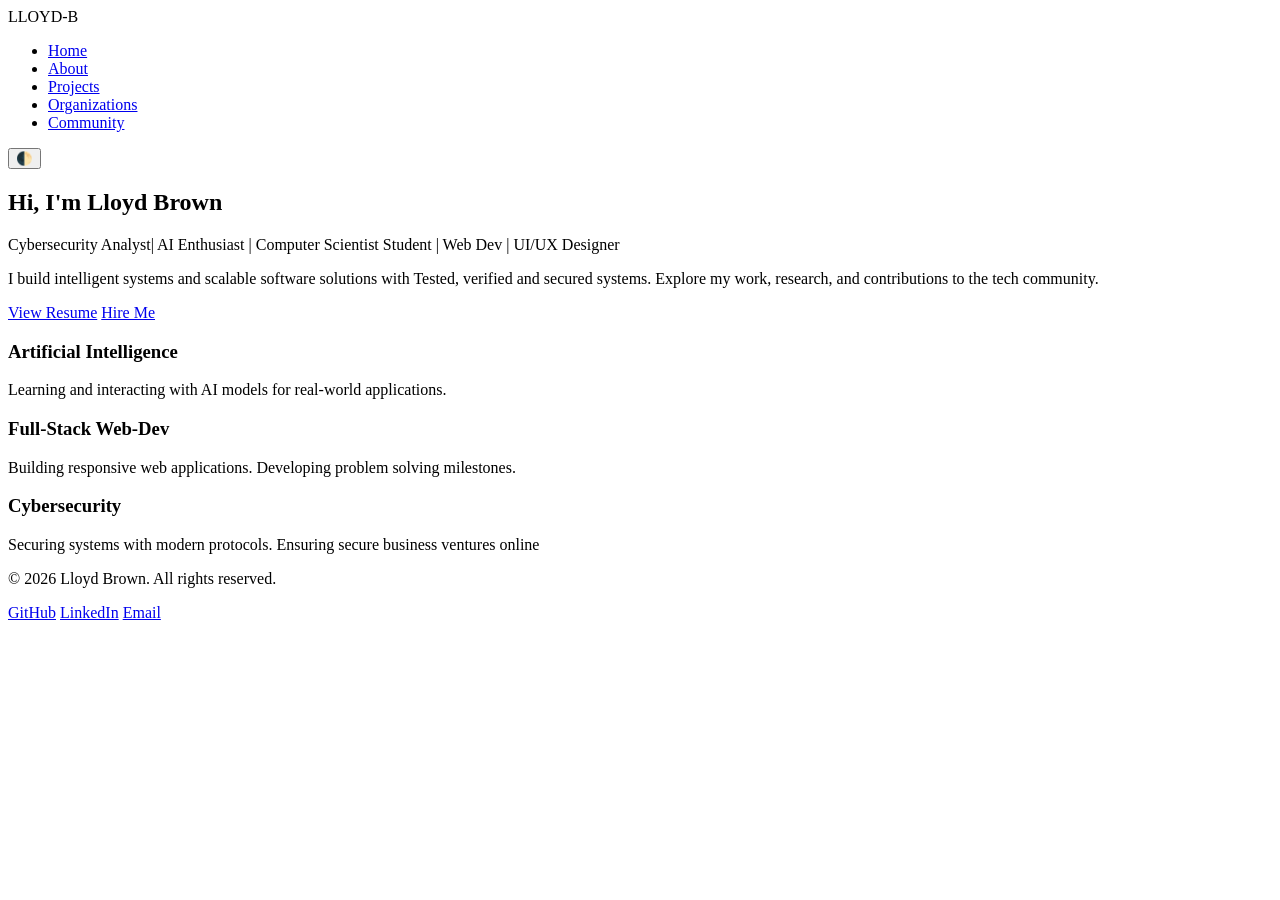
==== index.html @ 7937498c "Update index.html" ====
<!DOCTYPE html>
<html lang="en">
<head>
    <meta charset="UTF-8">
    <meta name="viewport" content="width=device-width, initial-scale=1.0">
    <title>Lloyd Brown | Cybersecurity Expert</title>
    <link rel="stylesheet" href="styles.css">
    <link href="https://fonts.googleapis.com/css2?family=Fira+Code:wght@400;700&family=Inter:wght@400;600&display=swap" rel="stylesheet">
</head>
<body>
    <!-- Navigation Bar -->
    <header class="header">
        <nav class="navbar">
            <div class="logo">LLOYD-B</div>
            <ul class="nav-links">
                <li><a href="index.html" class="active">Home</a></li>
                <li><a href="about.html">About</a></li>
                <li><a href="projects.html">Projects</a></li>
                <li><a href="organizations.html">Organizations</a></li>
                <li><a href="community.html">Community</a></li>
            </ul>
            <button class="theme-toggle" id="themeToggle">🌓</button>
        </nav>
    </header>

    <!-- Hero Section -->
    <main>
        <section class="hero">
            <h1 class="hero-title">Hi, I'm <span class="highlight">Lloyd Brown</span></h1>
            <p class="hero-subtitle">Cybersecurity Analyst| AI Enthusiast | Computer Scientist Student | Web Dev | UI/UX Designer </p>
            <p class="hero-description">
                I build intelligent systems and scalable software solutions with Tested, verified and secured systems.
                Explore my work, research, and contributions to the tech community.
            </p>
            <div class="hero-buttons">
                <a href="projects.html" class="btn-primary">View Resume</a>
                <a href="about.html" class="btn-secondary">Hire Me</a>
            </div>
        </section>

        <!-- Skills Highlights -->
        <section class="skills">
            <div class="skill-card">
                <h3>Artificial Intelligence</h3>
                <p>Learning and interacting with AI models for real-world applications.</p>
            </div>
            <div class="skill-card">
                <h3>Full-Stack Web-Dev</h3>
                <p>Building responsive web applications. Developing problem solving milestones.</p>
            </div>
            <div class="skill-card">
                <h3>Cybersecurity</h3>
                <p>Securing systems with modern protocols. Ensuring secure business ventures online</p>
            </div>
        </section>
    </main>

    <!-- Footer -->
    <footer class="footer">
        <p>&copy; 2026 Lloyd Brown. All rights reserved.</p>
        <div class="social-links">
            <a href="https://github.com/delloydb">GitHub</a>
            <a href="https://www.linkedin.com/in/lloyd-brown-00a95131b/">LinkedIn</a>
            <a href="mailto:lloydbrownjnr@example.com">Email</a>
        </div>
    </footer>

    <script src="script.js"></script>
</body>
</html>
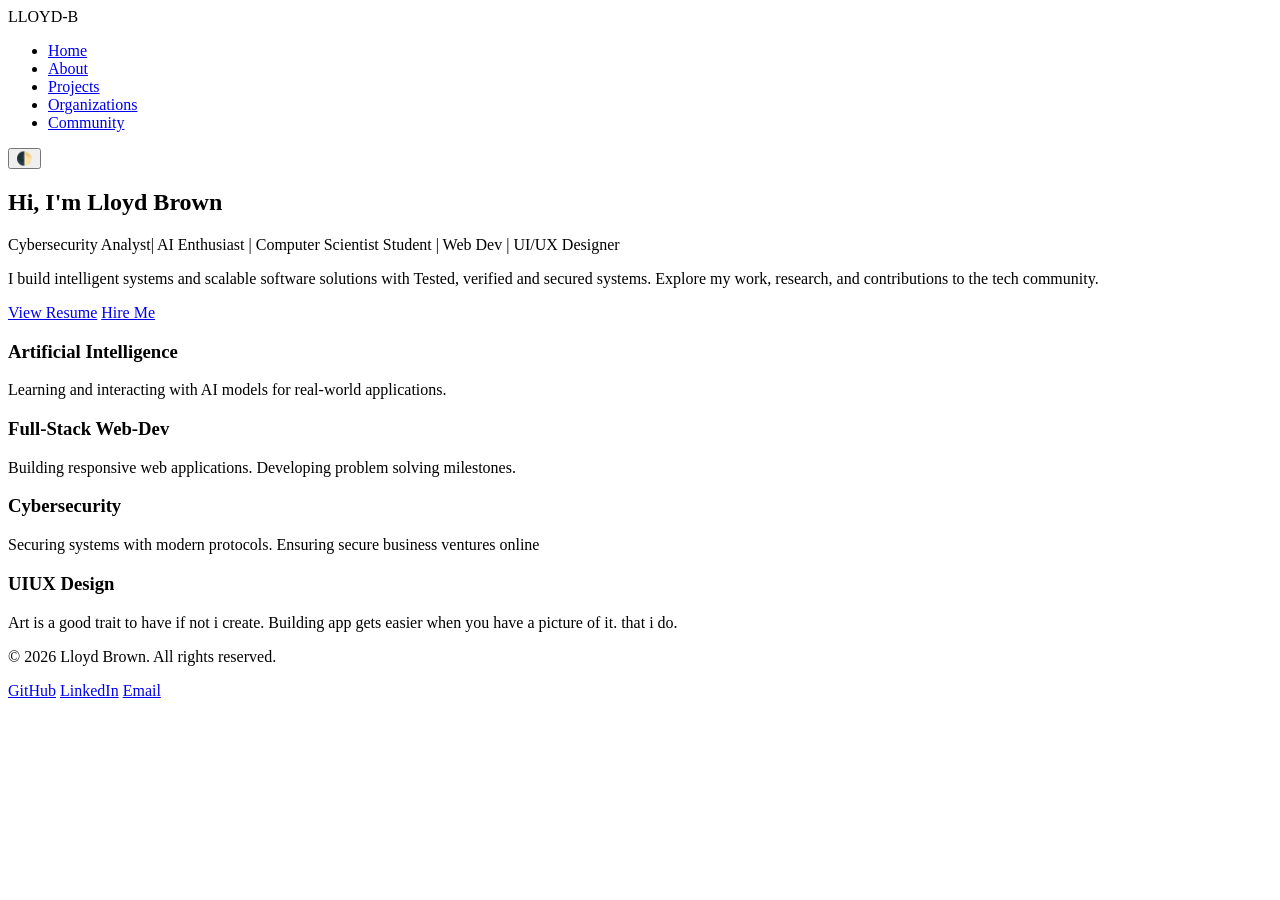
==== commit ee76b61d: "new card update" ====
--- a/index.html
+++ b/index.html
@@ -52,6 +52,10 @@
                 <h3>Cybersecurity</h3>
                 <p>Securing systems with modern protocols. Ensuring secure business ventures online</p>
             </div>
+            <div class="skill-card">
+                    <h3>UIUX Design</h3>
+                <p>Art is a good trait to have if not i create. Building app gets easier when you have a picture of it. that i do.</p>
+            </div>
         </section>
     </main>
 
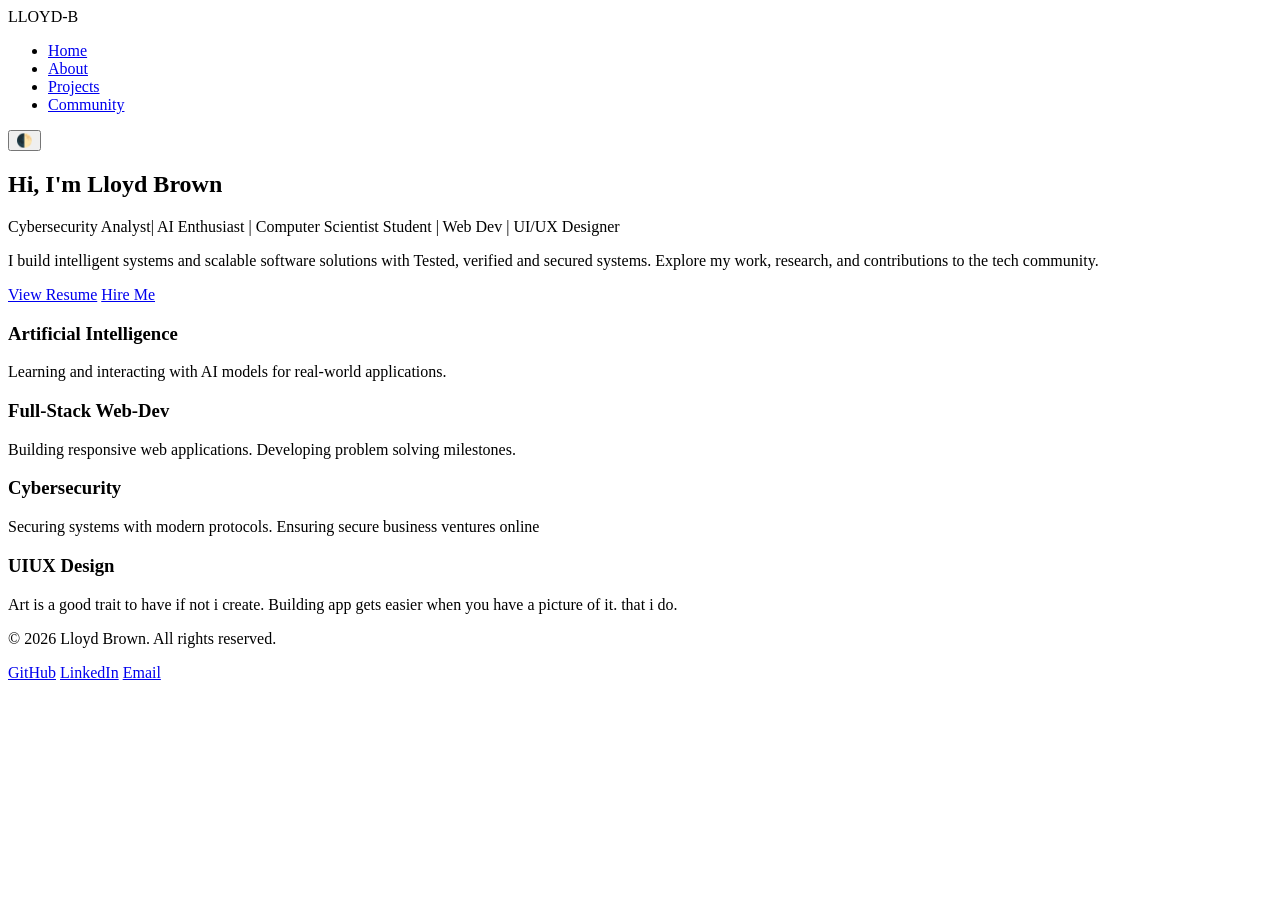
==== commit d095f908: "links update" ====
--- a/index.html
+++ b/index.html
@@ -16,7 +16,6 @@
                 <li><a href="index.html" class="active">Home</a></li>
                 <li><a href="about.html">About</a></li>
                 <li><a href="projects.html">Projects</a></li>
-                <li><a href="organizations.html">Organizations</a></li>
                 <li><a href="community.html">Community</a></li>
             </ul>
             <button class="theme-toggle" id="themeToggle">🌓</button>
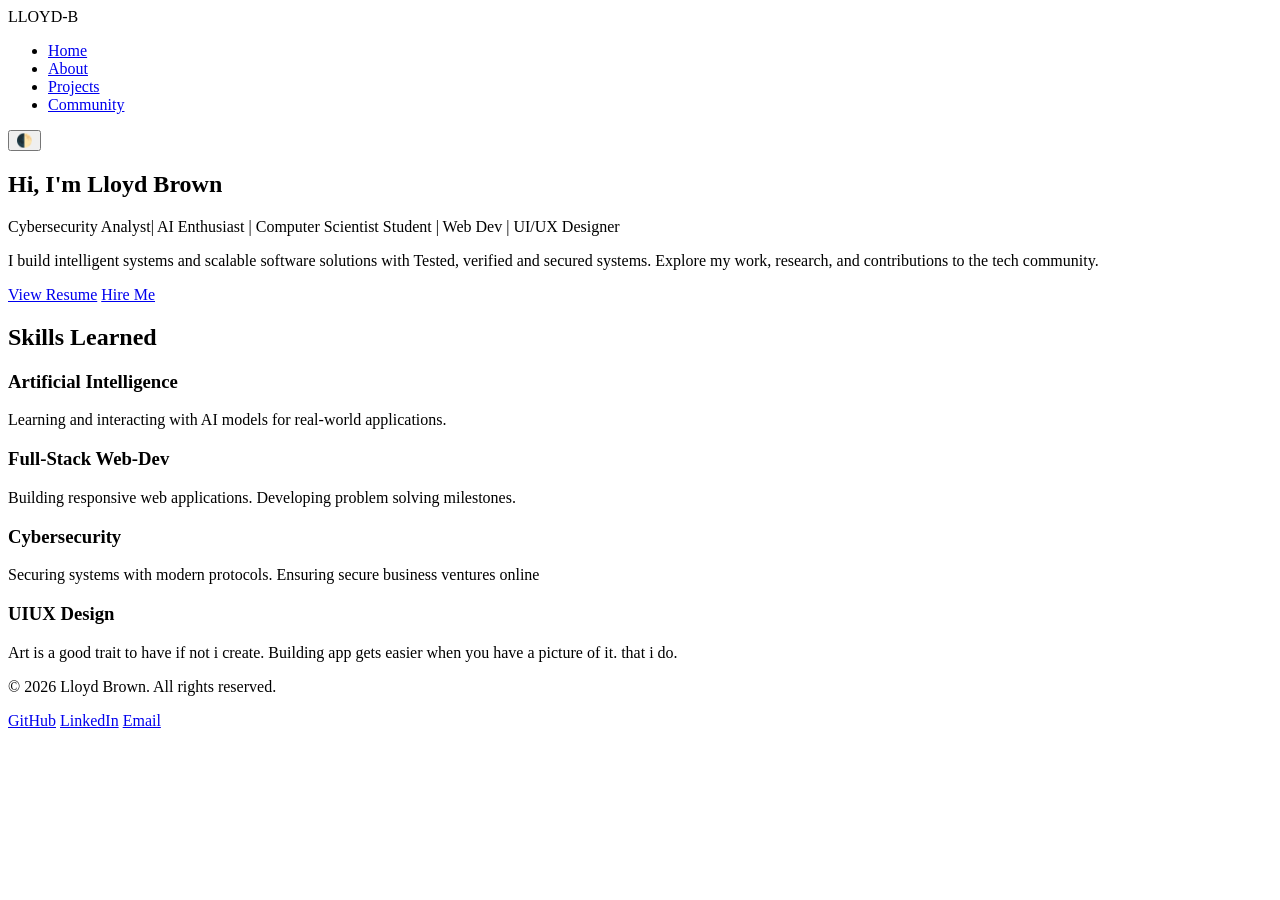
==== commit f5b92603: "text update: 2024-06-01T12:00:00Z" ====
--- a/index.html
+++ b/index.html
@@ -39,6 +39,9 @@
 
         <!-- Skills Highlights -->
         <section class="skills">
+            <div class="skills-heading">
+                <h1 class="h1">Skills <span class="highlight"> Learned</span></h1>
+            </div> 
             <div class="skill-card">
                 <h3>Artificial Intelligence</h3>
                 <p>Learning and interacting with AI models for real-world applications.</p>
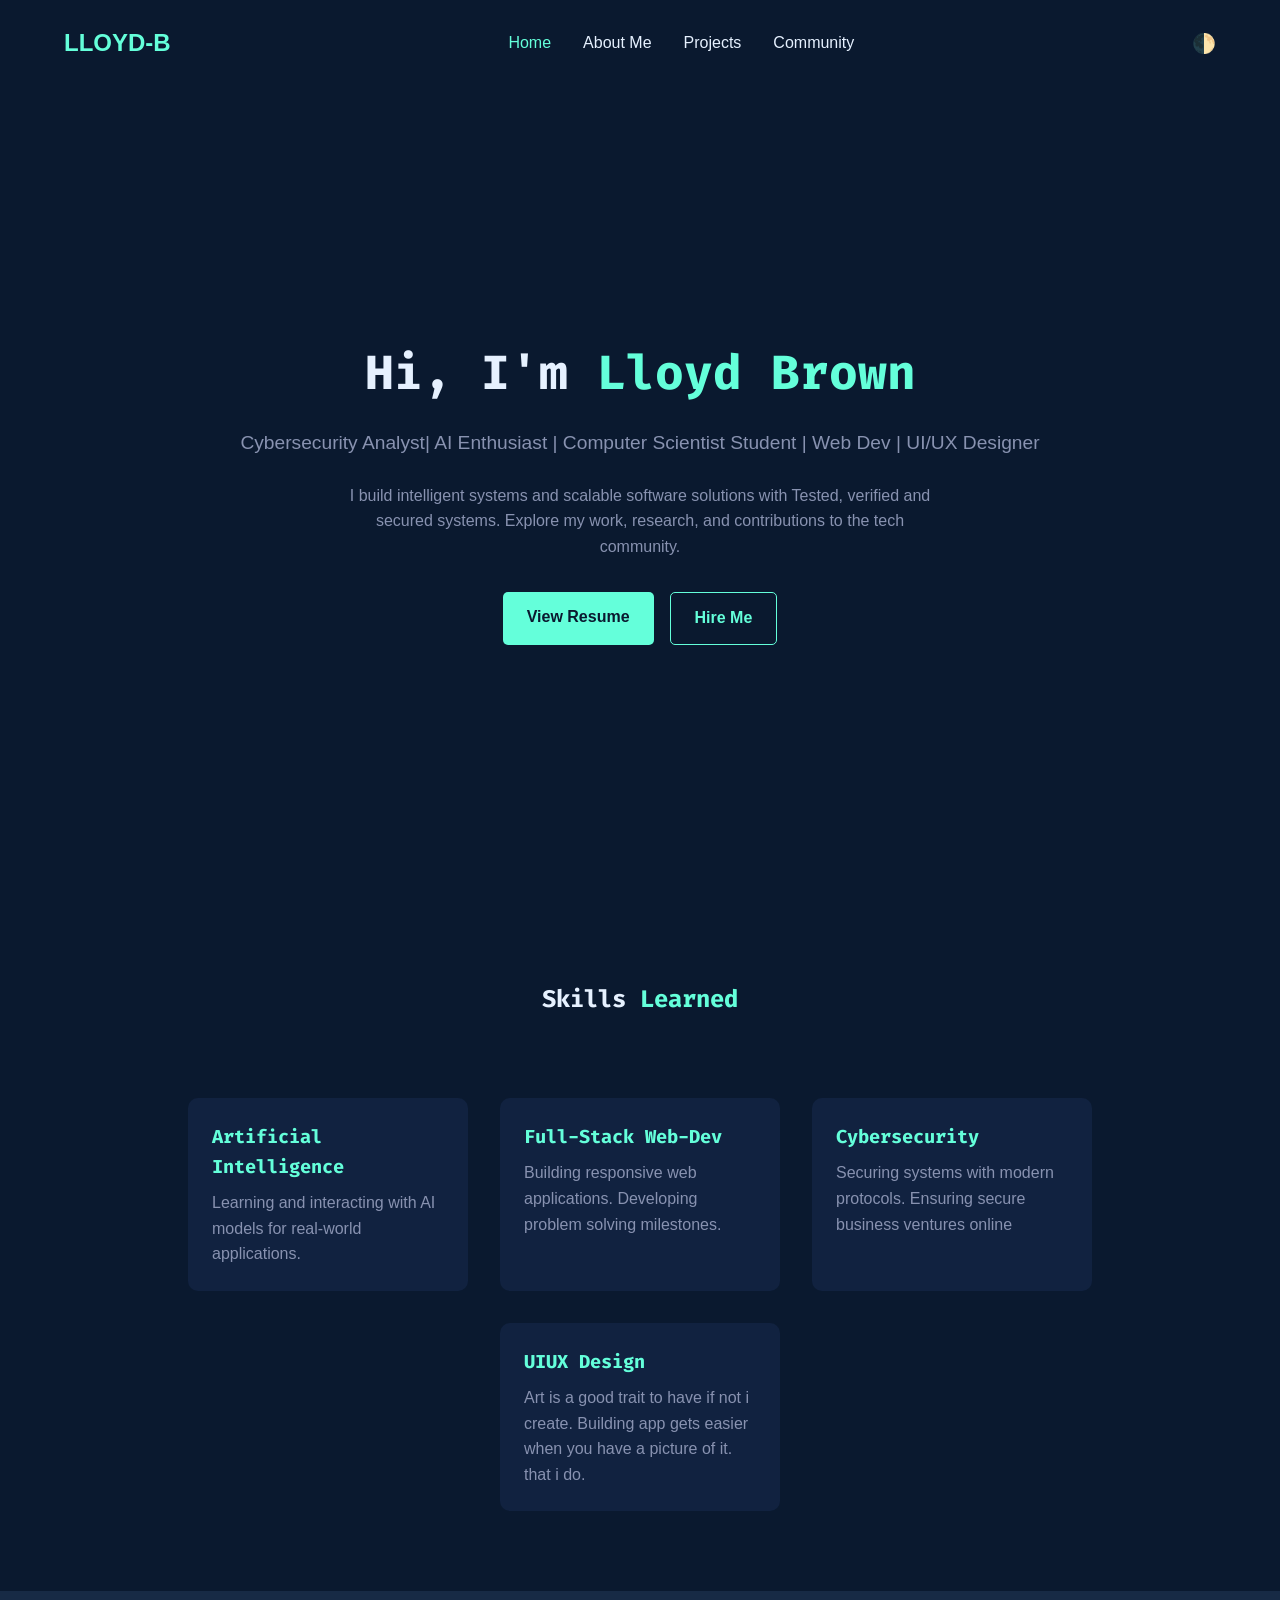
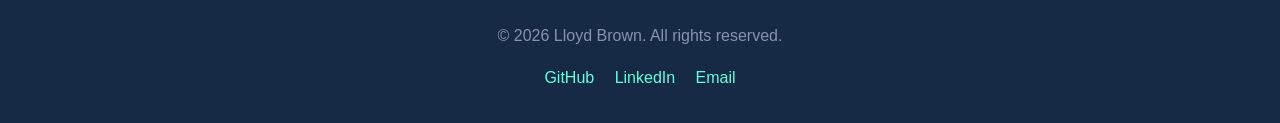
==== commit 1ac61652: "link updates" ====
--- a/index.html
+++ b/index.html
@@ -14,7 +14,7 @@
             <div class="logo">LLOYD-B</div>
             <ul class="nav-links">
                 <li><a href="index.html" class="active">Home</a></li>
-                <li><a href="about.html">About</a></li>
+                <li><a href="about.html">About Me</a></li>
                 <li><a href="projects.html">Projects</a></li>
                 <li><a href="community.html">Community</a></li>
             </ul>
@@ -39,7 +39,7 @@
 
         <!-- Skills Highlights -->
         <section class="skills">
-            <div class="skills-heading">
+            <div class="skill-heading">
                 <h1 class="h1">Skills <span class="highlight"> Learned</span></h1>
             </div> 
             <div class="skill-card">
--- a/styles.css
+++ b/styles.css
@@ -0,0 +1,227 @@
+/* ===== Base Styles ===== */
+:root {
+    --primary-bg: #0a192f;
+    --secondary-bg: #172a45;
+    --text-primary: #e6f1ff;
+    --text-secondary: #8892b0;
+    --accent: #64ffda;
+    --card-bg: #112240;
+    --light-shadow: rgba(2, 12, 27, 0.7);
+}
+
+/* Light Mode Variables (Toggleable via JS) */
+[data-theme="light"] {
+    --primary-bg: #f8f9fa;
+    --secondary-bg: #e9ecef;
+    --text-primary: #212529;
+    --text-secondary: #495057;
+    --accent: #0077b6;
+    --card-bg: #ffffff;
+    --light-shadow: rgba(0, 0, 0, 0.1);
+}
+
+* {
+    margin: 0;
+    padding: 0;
+    box-sizing: border-box;
+}
+
+body {
+    font-family: 'Inter', sans-serif;
+    background-color: var(--primary-bg);
+    color: var(--text-primary);
+    line-height: 1.6;
+    transition: background 0.3s ease;
+}
+
+/* ===== Typography ===== */
+h1, h2, h3 {
+    font-family: 'Fira Code', monospace;
+}
+
+.highlight {
+    color: var(--accent);
+}
+
+/* ===== Navigation ===== */
+.header {
+    padding: 1.5rem 5%;
+    position: fixed;
+    width: 100%;
+    background-color: var(--primary-bg);
+    z-index: 1000;
+}
+
+.navbar {
+    display: flex;
+    justify-content: space-between;
+    align-items: center;
+}
+
+.logo {
+    font-weight: 700;
+    font-size: 1.5rem;
+    color: var(--accent);
+}
+
+.nav-links {
+    display: flex;
+    gap: 2rem;
+    list-style: none;
+}
+
+.nav-links a {
+    color: var(--text-primary);
+    text-decoration: none;
+    transition: color 0.3s;
+}
+
+.nav-links a:hover, .nav-links .active {
+    color: var(--accent);
+}
+
+.theme-toggle {
+    background: none;
+    border: none;
+    color: var(--text-primary);
+    font-size: 1.2rem;
+    cursor: pointer;
+}
+
+/* ===== Hero Section ===== */
+.hero {
+    min-height: 100vh;
+    display: flex;
+    flex-direction: column;
+    justify-content: center;
+    align-items: center;
+    text-align: center;
+    padding: 0 5%;
+    padding-top: 80px;
+}
+
+.hero-title {
+    font-size: 3rem;
+    margin-bottom: 1rem;
+}
+
+.hero-subtitle {
+    color: var(--text-secondary);
+    margin-bottom: 1.5rem;
+    font-size: 1.2rem;
+}
+
+.hero-description {
+    max-width: 600px;
+    margin-bottom: 2rem;
+    color: var(--text-secondary);
+}
+
+.hero-buttons {
+    display: flex;
+    gap: 1rem;
+}
+
+.btn-primary, .btn-secondary {
+    padding: 0.8rem 1.5rem;
+    border-radius: 5px;
+    text-decoration: none;
+    font-weight: 600;
+    transition: all 0.3s;
+}
+
+.btn-primary {
+    background-color: var(--accent);
+    color: var(--primary-bg);
+}
+
+.btn-primary:hover {
+    transform: translateY(-3px);
+    box-shadow: 0 5px 15px rgba(100, 255, 218, 0.3);
+}
+
+.btn-secondary {
+    border: 1px solid var(--accent);
+    color: var(--accent);
+}
+
+.btn-secondary:hover {
+    background-color: rgba(100, 255, 218, 0.1);
+}
+
+/* ===== Skills Section ===== */
+.skills {
+    display: flex;
+    justify-content: center;
+    gap: 2rem;
+    padding: 5rem 5%;
+    flex-wrap: wrap;
+}
+
+.skill-heading {
+    width: 100%;
+    text-align: center;
+    margin-bottom: 3rem;
+}
+
+.skill-card {
+    background-color: var(--card-bg);
+    padding: 1.5rem;
+    border-radius: 10px;
+    width: 280px;
+    transition: transform 0.3s, box-shadow 0.3s;
+}
+
+.skill-card:hover {
+    transform: translateY(-10px);
+    box-shadow: 0 10px 20px var(--light-shadow);
+}
+
+.skill-card h3 {
+    margin-bottom: 0.5rem;
+    color: var(--accent);
+}
+
+.skill-card p {
+    color: var(--text-secondary);
+}
+
+/* ===== Footer ===== */
+.footer {
+    text-align: center;
+    padding: 2rem;
+    background-color: var(--secondary-bg);
+    color: var(--text-secondary);
+}
+
+.social-links {
+    margin-top: 1rem;
+}
+
+.social-links a {
+    color: var(--accent);
+    margin: 0 0.5rem;
+    text-decoration: none;
+}
+
+/* ===== Responsive Design ===== */
+@media (max-width: 768px) {
+    .nav-links {
+        gap: 1rem;
+    }
+
+    .hero-title {
+        font-size: 2.2rem;
+    }
+
+    .hero-buttons {
+        flex-direction: column;
+        width: 100%;
+        max-width: 300px;
+    }
+
+    .skills {
+        flex-direction: column;
+        align-items: center;
+    }
+}
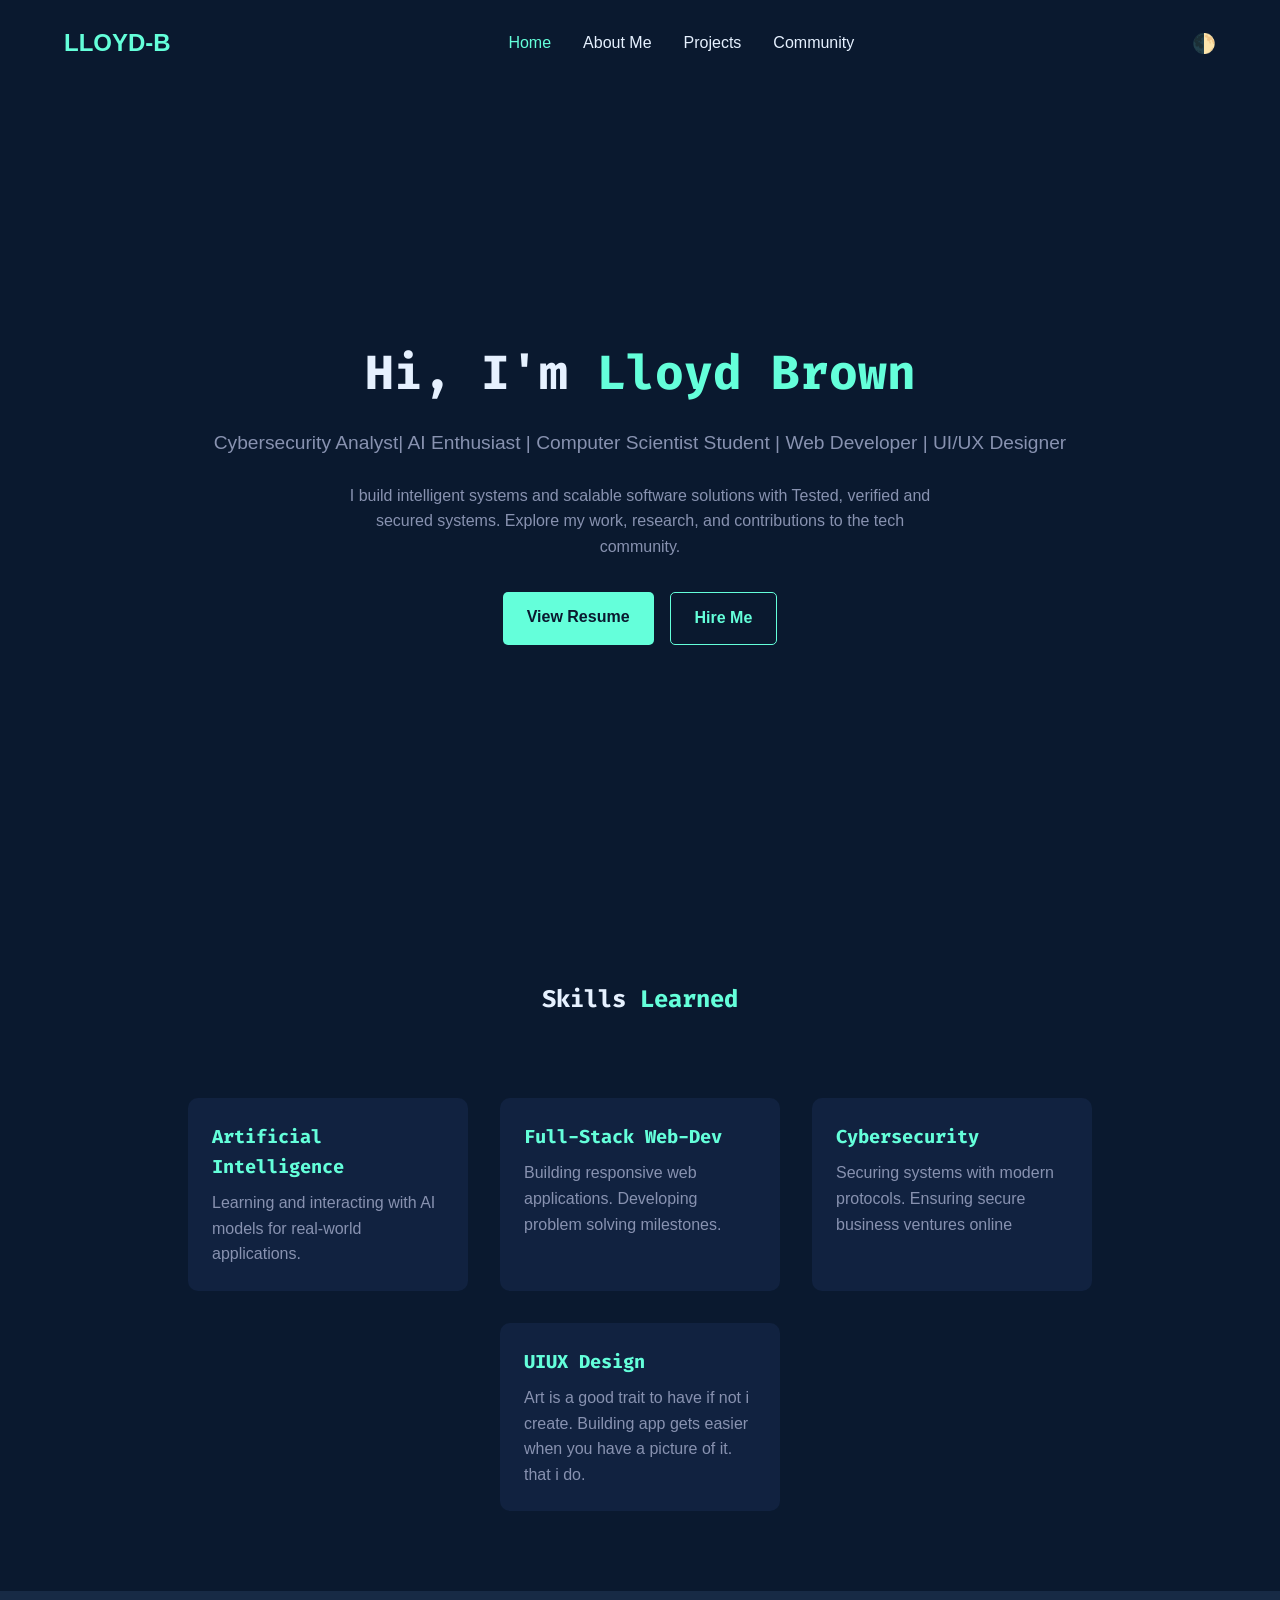
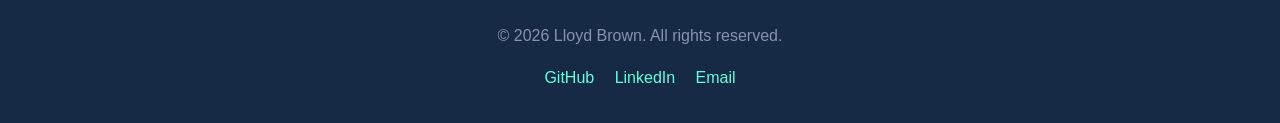
==== commit 6f59329a: "commit 1a2b3c4d5e6f7g8h9i0j" ====
--- a/index.html
+++ b/index.html
@@ -26,7 +26,7 @@
     <main>
         <section class="hero">
             <h1 class="hero-title">Hi, I'm <span class="highlight">Lloyd Brown</span></h1>
-            <p class="hero-subtitle">Cybersecurity Analyst| AI Enthusiast | Computer Scientist Student | Web Dev | UI/UX Designer </p>
+            <p class="hero-subtitle">Cybersecurity Analyst| AI Enthusiast | Computer Scientist Student | Web Developer | UI/UX Designer </p>
             <p class="hero-description">
                 I build intelligent systems and scalable software solutions with Tested, verified and secured systems.
                 Explore my work, research, and contributions to the tech community.
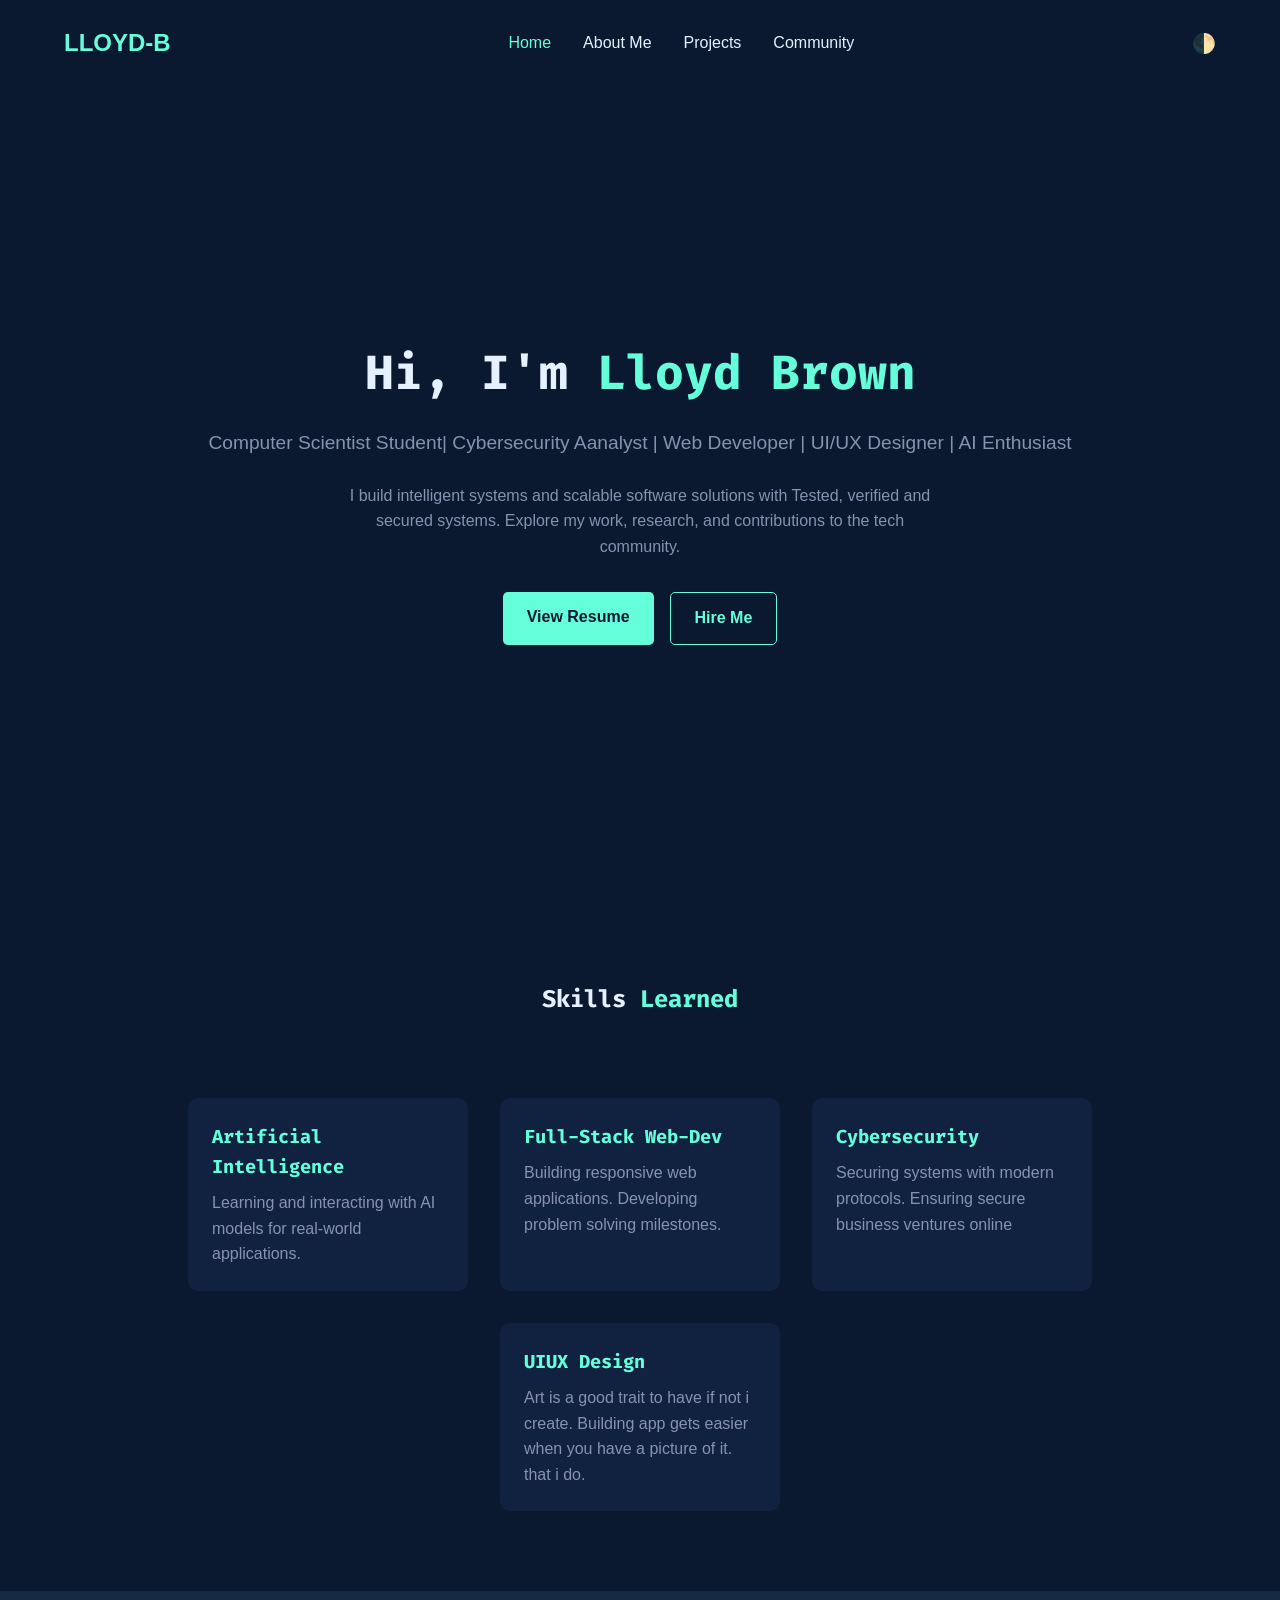
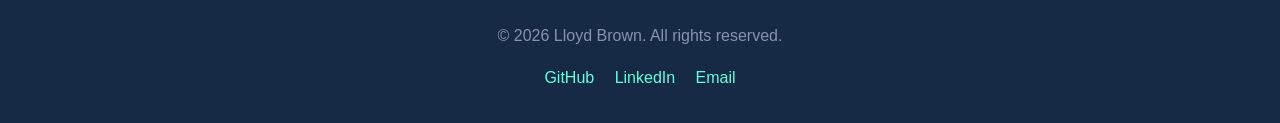
==== commit d6963e7a: "interest updates" ====
--- a/index.html
+++ b/index.html
@@ -26,7 +26,7 @@
     <main>
         <section class="hero">
             <h1 class="hero-title">Hi, I'm <span class="highlight">Lloyd Brown</span></h1>
-            <p class="hero-subtitle">Cybersecurity Analyst| AI Enthusiast | Computer Scientist Student | Web Developer | UI/UX Designer </p>
+            <p class="hero-subtitle"> Computer Scientist Student| Cybersecurity Aanalyst | Web Developer | UI/UX Designer | AI Enthusiast </p>
             <p class="hero-description">
                 I build intelligent systems and scalable software solutions with Tested, verified and secured systems.
                 Explore my work, research, and contributions to the tech community.
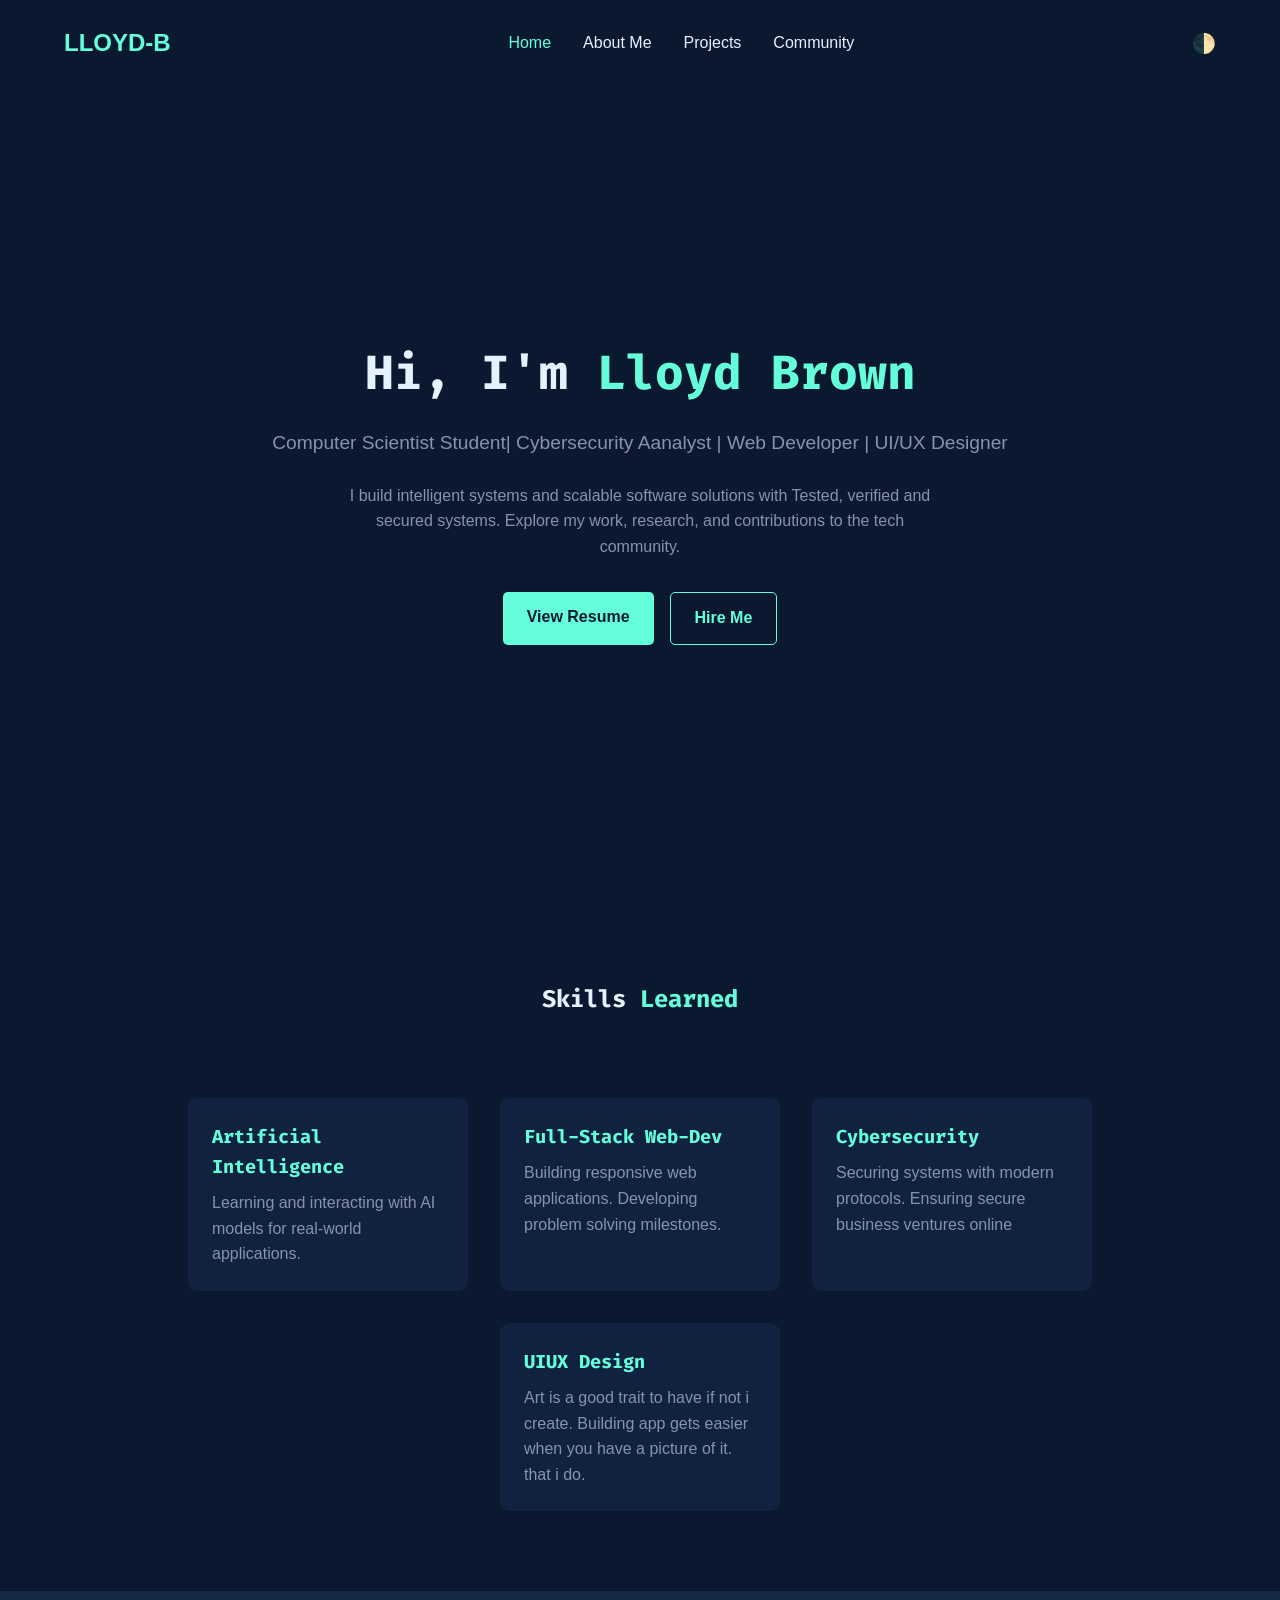
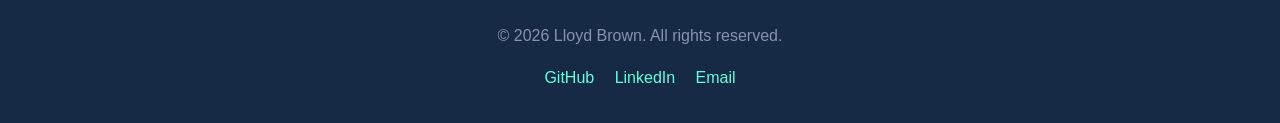
==== commit 27fdd1b9: "files updated" ====
--- a/index.html
+++ b/index.html
@@ -26,7 +26,7 @@
     <main>
         <section class="hero">
             <h1 class="hero-title">Hi, I'm <span class="highlight">Lloyd Brown</span></h1>
-            <p class="hero-subtitle"> Computer Scientist Student| Cybersecurity Aanalyst | Web Developer | UI/UX Designer | AI Enthusiast </p>
+            <p class="hero-subtitle"> Computer Scientist Student| Cybersecurity Aanalyst | Web Developer | UI/UX Designer </p>
             <p class="hero-description">
                 I build intelligent systems and scalable software solutions with Tested, verified and secured systems.
                 Explore my work, research, and contributions to the tech community.
@@ -36,6 +36,7 @@
                 <a href="about.html" class="btn-secondary">Hire Me</a>
             </div>
         </section>
+        
 
         <!-- Skills Highlights -->
         <section class="skills">
